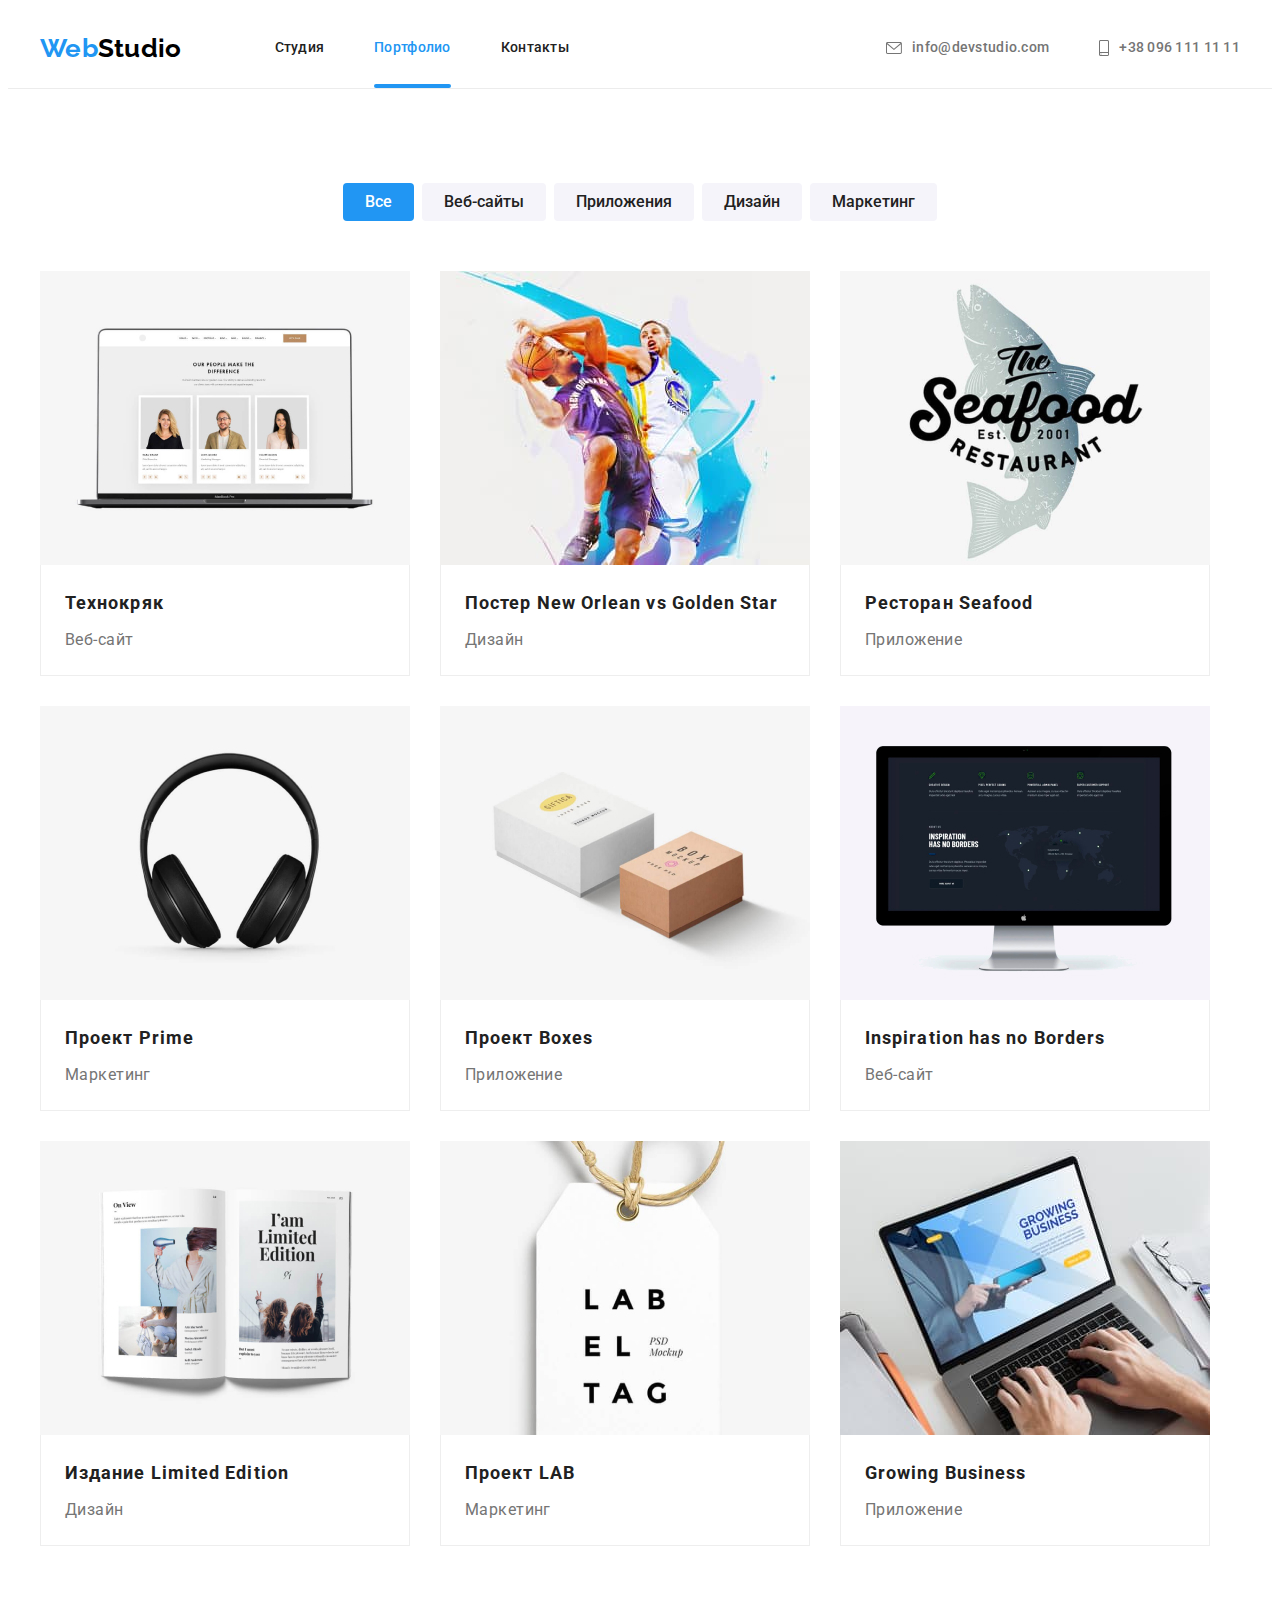
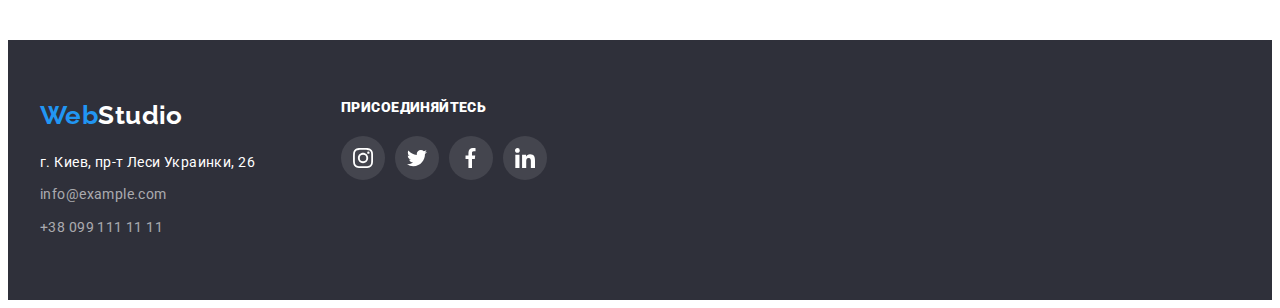
==== portfolio.html @ 3fa94e57 "init" ====
<!DOCTYPE html>
<html lang="ru">
  <head>
    <meta charset="UTF-8" />
    <meta http-equiv="X-UA-Compatible" content="IE=edge" />
    <meta name="viewport" content="width=device-width, initial-scale=1.0" />
    <title>portfolio</title>

    <!-- Fonts -->
    <link rel="preconnect" href="https://fonts.googleapis.com" />
    <link rel="preconnect" href="https://fonts.gstatic.com" crossorigin />
    <link
      href="https://fonts.googleapis.com/css2?family=Raleway:wght@700&family=Roboto:wght@400;500;700;900&display=swap"
      rel="stylesheet"
    />

    <!-- Styles -->
    <link
      rel="stylesheet"
      href="https://cdnjs.cloudflare.com/ajax/libs/modern-normalize/1.1.0/modern-normalize.min.css"
      integrity="sha512-wpPYUAdjBVSE4KJnH1VR1HeZfpl1ub8YT/NKx4PuQ5NmX2tKuGu6U/JRp5y+Y8XG2tV+wKQpNHVUX03MfMFn9Q=="
      crossorigin="anonymous"
      referrerpolicy="no-referrer"
    />
    <link rel="stylesheet" href="./css/styles.css" />
  </head>
  <body>
    <header class="header">
      <div class="container header-content">
        <a class="logo" href="./index.html">Web<span class="light">Studio</span></a>

        <nav class="header-nav">
          <ul class="nav-list list">
            <li class="item"><a class="link" href="./index.html">Студия</a></li>
            <li class="item"><a class="link current" href="./portfolio.html">Портфолио</a></li>
            <li class="item"><a class="link" href="">Контакты</a></li>
          </ul>
        </nav>

        <ul class="list header-address">
          <li class="item">
            <a class="link" href="mailto:info@devstudio.com">
              <svg class="icon" width="16" height="12">
                <use href="./images/icons.svg#envelope"></use></svg
              >info@devstudio.com
            </a>
          </li>

          <li class="item">
            <a class="link" href="tel:+380961111111">
              <svg class="icon" width="10" height="16">
                <use href="./images/icons.svg#smartphone"></use></svg
              >+38 096 111 11 11
            </a>
          </li>
        </ul>
      </div>
    </header>

    <main>
      <!-- Portfolio section -->
      <section class="section">
        <div class="container">
          <h1 hidden>Портфолио</h1>

          <!-- Portfolio filter -->
          <ul class="portfolio-filter-list list">
            <li class="item">
              <button class="portfolio-button btn btn-primary" type="button">Все</button>
            </li>
            <li class="item">
              <button class="portfolio-button btn btn-secondary" type="button">Веб-сайты</button>
            </li>
            <li class="item">
              <button class="portfolio-button btn btn-secondary" type="button">Приложения</button>
            </li>
            <li class="item">
              <button class="portfolio-button btn btn-secondary" type="button">Дизайн</button>
            </li>
            <li class="item">
              <button class="portfolio-button btn btn-secondary" type="button">Маркетинг</button>
            </li>
          </ul>

          <!-- Portfolio samples -->
          <ul class="portfolio-list list">
            <li class="item">
              <a class="link" href="">
                <div class="portfolio-thumb">
                  <img
                    class="portfolio-list-img"
                    src="./images/portfolio/portfolio_img_1.jpg"
                    alt="Ноутбук"
                    width="370"
                  />
                  <div class="overlay">
                    <p>
                      Ресурс предлагает комплексные предложения с разным уровнем функционала и
                      сервисов. Все это позволит посетителю получить исчерпывающие сведения о
                      компании или частном лице.
                    </p>
                  </div>
                </div>

                <div class="porfolio-link-content">
                  <h2 class="portfolio-list-title">Технокряк</h2>
                  <p class="portfolio-list-text">Веб-сайт</p>
                </div>
              </a>
            </li>

            <li class="item">
              <a class="link" href="">
                <div class="portfolio-thumb">
                  <img
                    class="portfolio-list-img"
                    src="./images/portfolio/portfolio_img_2.jpg"
                    alt="Баскетболисты"
                    width="370"
                  />
                  <div class="overlay">
                    <p>
                      Ресурс предлагает комплексные предложения с разным уровнем функционала и
                      сервисов. Все это позволит посетителю получить исчерпывающие сведения о
                      компании или частном лице.
                    </p>
                  </div>
                </div>

                <div class="porfolio-link-content">
                  <h2 class="portfolio-list-title">Постер New Orlean vs Golden Star</h2>
                  <p class="portfolio-list-text">Дизайн</p>
                </div>
              </a>
            </li>

            <li class="item">
              <a class="link" href="">
                <div class="portfolio-thumb">
                  <img
                    class="portfolio-list-img"
                    src="./images/portfolio/portfolio_img_3.jpg"
                    alt="Ресторан морепродуктов"
                    width="370"
                  />
                  <div class="overlay">
                    <p>
                      Ресурс предлагает комплексные предложения с разным уровнем функционала и
                      сервисов. Все это позволит посетителю получить исчерпывающие сведения о
                      компании или частном лице.
                    </p>
                  </div>
                </div>

                <div class="porfolio-link-content">
                  <h2 class="portfolio-list-title">Ресторан Seafood</h2>
                  <p class="portfolio-list-text">Приложение</p>
                </div>
              </a>
            </li>

            <li class="item">
              <a class="link" href="">
                <div class="portfolio-thumb">
                  <img
                    class="portfolio-list-img"
                    src="./images/portfolio/portfolio_img_4.jpg"
                    alt="Наушники"
                    width="370"
                  />
                  <div class="overlay">
                    <p>
                      Ресурс предлагает комплексные предложения с разным уровнем функционала и
                      сервисов. Все это позволит посетителю получить исчерпывающие сведения о
                      компании или частном лице.
                    </p>
                  </div>
                </div>

                <div class="porfolio-link-content">
                  <h2 class="portfolio-list-title">Проект Prime</h2>
                  <p class="portfolio-list-text">Маркетинг</p>
                </div>
              </a>
            </li>

            <li class="item">
              <a class="link" href="">
                <div class="portfolio-thumb">
                  <img
                    class="portfolio-list-img"
                    src="./images/portfolio/portfolio_img_5.jpg"
                    alt="Дизайнерские коробки"
                    width="370"
                  />
                  <div class="overlay">
                    <p>
                      Ресурс предлагает комплексные предложения с разным уровнем функционала и
                      сервисов. Все это позволит посетителю получить исчерпывающие сведения о
                      компании или частном лице.
                    </p>
                  </div>
                </div>

                <div class="porfolio-link-content">
                  <h2 class="portfolio-list-title">Проект Boxes</h2>
                  <p class="portfolio-list-text">Приложение</p>
                </div>
              </a>
            </li>

            <li class="item">
              <a class="link" href="">
                <div class="portfolio-thumb">
                  <img
                    class="portfolio-list-img"
                    src="./images/portfolio/portfolio_img_6.jpg"
                    alt="Компьютер Apple"
                    width="370"
                  />
                  <div class="overlay">
                    <p>
                      Ресурс предлагает комплексные предложения с разным уровнем функционала и
                      сервисов. Все это позволит посетителю получить исчерпывающие сведения о
                      компании или частном лице.
                    </p>
                  </div>
                </div>

                <div class="porfolio-link-content">
                  <h2 class="portfolio-list-title" lang="en">Inspiration has no Borders</h2>
                  <p class="portfolio-list-text">Веб-сайт</p>
                </div>
              </a>
            </li>

            <li class="item">
              <a class="link" href="">
                <div class="portfolio-thumb">
                  <img
                    class="portfolio-list-img"
                    src="./images/portfolio/portfolio_img_7.jpg"
                    alt="Журнал"
                    width="370"
                  />
                  <div class="overlay">
                    <p>
                      Ресурс предлагает комплексные предложения с разным уровнем функционала и
                      сервисов. Все это позволит посетителю получить исчерпывающие сведения о
                      компании или частном лице.
                    </p>
                  </div>
                </div>

                <div class="porfolio-link-content">
                  <h2 class="portfolio-list-title">Издание Limited Edition</h2>
                  <p class="portfolio-list-text">Дизайн</p>
                </div>
              </a>
            </li>

            <li class="item">
              <a class="link" href="">
                <div class="portfolio-thumb">
                  <img
                    class="portfolio-list-img"
                    src="./images/portfolio/portfolio_img_8.jpg"
                    alt="Ярлычок"
                    width="370"
                  />
                  <div class="overlay">
                    <p>
                      Ресурс предлагает комплексные предложения с разным уровнем функционала и
                      сервисов. Все это позволит посетителю получить исчерпывающие сведения о
                      компании или частном лице.
                    </p>
                  </div>
                </div>

                <div class="porfolio-link-content">
                  <h2 class="portfolio-list-title">Проект LAB</h2>
                  <p class="portfolio-list-text">Маркетинг</p>
                </div>
              </a>
            </li>

            <li class="item">
              <a class="link" href="">
                <div class="portfolio-thumb">
                  <img
                    class="portfolio-list-img"
                    src="./images/portfolio/portfolio_img_9.jpg"
                    alt="Руки человека работающего за ноутбуком"
                    width="370"
                  />
                  <div class="overlay">
                    <p>
                      Ресурс предлагает комплексные предложения с разным уровнем функционала и
                      сервисов. Все это позволит посетителю получить исчерпывающие сведения о
                      компании или частном лице.
                    </p>
                  </div>
                </div>

                <div class="porfolio-link-content">
                  <h2 class="portfolio-list-title" lang="en">Growing Business</h2>
                  <p class="portfolio-list-text">Приложение</p>
                </div>
              </a>
            </li>
          </ul>
        </div>
      </section>
    </main>

    <footer class="footer">
      <div class="container">
        <div class="address-wrapper">
          <a class="logo" href="./index.html">Web<span class="dark">Studio</span></a>
          <address class="footer-address">
            <ul class="footer-address-list list">
              <li><p class="footer-address-text">г. Киев, пр-т Леси Украинки, 26</p></li>
              <li>
                <a class="footer-address-contact link" href="mailto:info@example.com"
                  >info@example.com</a
                >
              </li>
              <li>
                <a class="footer-address-contact link" href="tel:+380991111111"
                  >+38 099 111 11 11</a
                >
              </li>
            </ul>
          </address>
        </div>
        <div class="footer-socials">
          <p class="join-us"><strong>присоединяйтесь</strong></p>
          <ul class="footer-socials-list list">
            <li class="item">
              <a href="" class="link" aria-label="instagram">
                <svg class="icon" width="20" height="20">
                  <use href="./images/icons.svg#instagram"></use>
                </svg>
              </a>
            </li>

            <li class="item">
              <a href="" class="link" aria-label="twitter">
                <svg class="icon" width="20" height="20">
                  <use href="./images/icons.svg#twitter"></use>
                </svg>
              </a>
            </li>

            <li class="item">
              <a href="" class="link" aria-label="facebook">
                <svg class="icon" width="20" height="20">
                  <use href="./images/icons.svg#facebook"></use>
                </svg>
              </a>
            </li>

            <li class="item">
              <a href="" class="link" aria-label="linkedin">
                <svg class="icon" width="20" height="20">
                  <use href="./images/icons.svg#linkedin"></use>
                </svg>
              </a>
            </li>
          </ul>
        </div>
      </div>
    </footer>
  </body>
</html>
---- css/styles.css ----
/* Global */

:root {
  /* Color vars */
  --primary-header-color: #212121;
  --primary-text-color: #757575;
  --accent-color: #2196f3;
  --secondary-light-color: #ffffff;
  --secondary-dark-color: #000000;
  --hover-button-color: #188ce8;
  --default-icon-color: #afb1b8;

  /* Animation vars */
  --default-transition-duration: 250ms;
  --default-transition-timing-function: cubic-bezier(0.4, 0, 0.2, 1);
  --modal-transition-duration: 500ms;
}

body {
  font-family: 'Roboto', sans-serif;
  color: var(--primary-text-color);
  font-size: 14px;
  letter-spacing: 0.03em;
}

h1,
h2,
h3,
h4,
h5,
h6,
p,
ul {
  margin: 0;
  padding: 0;
}

/* Common */

.container {
  width: 1200px;
  margin: 0 auto;
  padding-right: 15px;
  padding-left: 15px;
  /* outline: 3px solid green; */
}

.link {
  color: inherit;
  text-decoration: none;
  transition: color var(--default-transition-duration) var(--default-transition-timing-function),
    background-color var(--default-transition-duration) var(--default-transition-timing-function),
    border-color var(--default-transition-duration) var(--default-transition-timing-function),
    box-shadow var(--default-transition-duration) var(--default-transition-timing-function);
}

.link:hover,
.link:focus,
.link.current {
  color: var(--accent-color);
}

.list {
  list-style: none;
}

.btn {
  font-family: inherit;
  cursor: pointer;
  border-radius: 4px;
  border: none;
}

.btn-primary {
  color: var(--secondary-light-color);
  background-color: var(--accent-color);
}

.btn-secondary {
  color: var(--primary-header-color);
  background-color: #f5f4fa;
}

.title {
  color: var(--primary-header-color);
  font-size: 36px;
  font-weight: 700;
  line-height: 1.17;
  text-align: center;
}

.section {
  padding-top: 94px;
  padding-bottom: 94px;
  /* outline: 1px solid red; */
  /* background-color: tomato; */
}

.icon {
  fill: currentColor;
}

/* Header */
.header {
  height: 80px;
  font-weight: 500;
  line-height: 1.14;
  letter-spacing: 0.02em;
  border-bottom: 1px solid #ececec;
}

.header-content {
  height: 100%;
  display: flex;
  align-items: center;
}

.header-content .link {
  display: block;
  padding: 32px 0;
}

.logo {
  color: var(--accent-color);
  font-family: 'Raleway', sans-serif;
  font-weight: 700;
  font-size: 26px;
  line-height: 1.17;
  text-decoration: none;
}

.logo > .light {
  color: var(--secondary-dark-color);
}
.logo > .dark {
  color: var(--secondary-light-color);
}

.header-nav {
  margin-left: 93px;
}

.nav-list {
  display: flex;
  color: var(--primary-header-color);
}

.nav-list .item + .item {
  margin-left: 50px;
}

.nav-list .link {
  position: relative;
}

.nav-list .link::after {
  position: absolute;
  bottom: 0;
  left: 0;

  content: '';
  width: 100%;
  height: 4px;
  border-radius: 2px;

  transform-origin: right;
  transform: scaleX(0);

  transition: transform var(--default-transition-duration) var(--default-transition-timing-function);
  background-color: var(--accent-color);
}

.nav-list .link.current::after {
  transform: scaleX(1);
}

.nav-list .link:hover::after {
  transform: scaleX(1);
}

.header-address {
  margin-left: auto;
  display: flex;
}

.header-address .item + .item {
  margin-left: 50px;
}

.header-address .link {
  display: inline-flex;
  align-items: center;
}

.header-address .icon {
  margin-right: 10px;
}

/* Hero  */
.hero {
  text-align: center;
}

.hero-wrapper {
  padding-top: 200px;
  padding-bottom: 200px;
  margin: 0 auto;
  max-width: 1600px;
  height: 600px;
  background-color: #2f303a;
  background-image: linear-gradient(to right, rgba(47, 48, 58, 0.4), rgba(47, 48, 58, 0.4)),
    url(../images/hero.jpg);
  background-repeat: no-repeat;
  background-size: cover;
  background-position: center 35%;
}

.hero-title {
  color: var(--secondary-light-color);
  font-weight: 900;
  font-size: 44px;
  line-height: 1.36;
  letter-spacing: 0.06em;
  text-align: center;
  text-transform: uppercase;
}

.hero-button {
  margin-top: 30px;
  padding: 10px 32px;
  font-size: 16px;
  font-weight: 700;
  line-height: 1.88;
  letter-spacing: 0.06em;

  transition: background-color var(--default-transition-duration)
    var(--default-transition-timing-function);
}

.hero-button:hover {
  background-color: var(--hover-button-color);
}

/* Advantages */
.features-list {
  display: flex;
}

.features-list > .item {
  margin-right: 30px;
}

.features-list > .item:last-child {
  margin-right: 0;
}

.features-list .feature-icon {
  height: 120px;
  margin-bottom: 30px;
  background-color: #f5f4fa;
  border-radius: 4px;

  display: flex;
  justify-content: center;
  align-items: center;
}

.features-list-title {
  color: var(--primary-header-color);
  font-size: inherit;
  font-weight: 700;
  line-height: 1.14;
  text-transform: uppercase;
}

.features-list-text {
  margin-top: 10px;
  line-height: 1.71;
}

/* Works */
.work {
  padding-top: 0;
}

.work-list {
  margin-top: 50px;
  display: flex;
  justify-content: space-between;
}

.work-list > .item {
  position: relative;
}

.work-img {
  display: block;
}

.work-label {
  position: absolute;
  bottom: 0;
  left: 0;
  width: 100%;
  padding: 27px 20px;

  font-weight: 700;
  font-size: inherit;
  line-height: 1.143;
  text-transform: uppercase;
  color: var(--secondary-light-color);
  text-align: center;

  background-color: rgba(47, 48, 58, 0.8);
}

/* Staff */
.staff {
  background-color: #f5f4fa;
}

.staff-list {
  margin-top: 50px;
  display: flex;
}

.staff-list > .item {
  flex-basis: 270px;
  margin-right: 30px;
  border-bottom-left-radius: 4px;
  border-bottom-right-radius: 4px;

  background-color: var(--secondary-light-color);
  box-shadow: 0px 1px 3px rgba(0, 0, 0, 0.12), 0px 1px 1px rgba(0, 0, 0, 0.14),
    0px 2px 1px rgba(0, 0, 0, 0.2);
}

.staff-list > .item:last-child {
  margin-right: 0;
}

.staff-list img {
  display: block;
}

.staff-content {
  padding: 30px 10px;
}

.staff-name {
  /* margin-top: 30px; */
  color: var(--primary-header-color);
  font-size: 16px;
  line-height: 1.19;
  text-align: center;
  font-weight: 500;
}

.staff-major {
  margin-top: 10px;
  font-size: 16px;
  line-height: 1.19;
  text-align: center;
}

.staff-icons {
  margin-top: 16px;
  display: flex;
  justify-content: center;
}

.staff-icons > .item + .item {
  margin-left: 10px;
}

.staff-icons .link {
  width: 44px;
  height: 44px;
  border-radius: 50%;
  color: var(--default-icon-color);

  display: flex;
  justify-content: center;
  align-items: center;
}

.staff-icons .link:hover {
  background-color: var(--accent-color);
  color: var(--secondary-light-color);
}

/* Customers */
.brand-list {
  margin-top: 50px;
  display: flex;
}

.brand-list > .item {
  width: calc(100% / 6);
  height: 92px;
}

.brand-list > .item + .item {
  margin-left: 30px;
}

.brand-list .link {
  box-sizing: border-box;
  height: 100%;
  /* padding: 15px 31px; */
  display: block;
  border: 1px solid var(--default-icon-color);
  border-radius: 4px;
  color: var(--default-icon-color);
  display: flex;
  align-items: center;
  justify-content: center;
}

.brand-list .link:hover {
  color: var(--accent-color);
  border-color: var(--accent-color);
}

/* Footer */
.footer {
  padding-top: 60px;
  padding-bottom: 60px;
  background-color: #2f303a;
}

.footer > .container {
  display: flex;
}

.address-wrapper {
  padding-right: 16px;
}

.footer-address {
  margin-top: 20px;
  font-style: inherit;
}

.footer-address-list li + li {
  margin-top: 9px;
}

.footer-address-text {
  color: var(--secondary-light-color);
  line-height: 1.71;
}

.footer-address-contact {
  line-height: 1.71;
  color: rgba(255, 255, 255, 0.6);
}

.footer-socials {
  margin-left: 70px;
}

.footer-socials > .join-us {
  margin-bottom: 20px;
  text-transform: uppercase;
  color: var(--secondary-light-color);
  font-weight: 700;
  line-height: 1.14;
}

.footer-socials-list {
  display: flex;
}

.footer-socials-list > .item + .item {
  margin-left: 10px;
}

.footer-socials-list .link {
  width: 44px;
  height: 44px;
  border-radius: 50%;
  color: var(--secondary-light-color);
  background-color: rgba(255, 255, 255, 0.1);

  display: flex;
  justify-content: center;
  align-items: center;
}

.footer-socials-list .link:hover {
  background-color: var(--accent-color);
}

/* Portfolio */

.portfolio-filter-list {
  margin-bottom: 50px;

  display: flex;
  justify-content: center;
}

.portfolio-filter-list .item + .item {
  margin-left: 8px;
}

.portfolio-button {
  padding: 6px 22px;
  font-family: inherit;
  font-size: 16px;
  font-weight: 500;
  line-height: 1.62;

  transition: box-shadow var(--default-transition-duration)
    var(--default-transition-timing-function);
}

.portfolio-button:hover {
  box-shadow: 0px 3px 1px rgba(0, 0, 0, 0.1), 0px 1px 2px rgba(0, 0, 0, 0.08),
    0px 2px 2px rgba(0, 0, 0, 0.12);
}

.portfolio-list {
  margin-top: -30px;
  margin-left: -30px;

  display: flex;
  flex-wrap: wrap;
}

.portfolio-list .item {
  margin-top: 30px;
  margin-left: 30px;
  background-color: var(--secondary-light-color);
}

.portfolio-list .link {
  display: block;
}

.portfolio-list .link:hover,
.portfolio-list .link:focus {
  color: inherit;
  box-shadow: 0px 1px 1px rgba(0, 0, 0, 0.12), 0px 4px 4px rgba(0, 0, 0, 0.06),
    1px 4px 6px rgba(0, 0, 0, 0.16);
}

.portfolio-list-img {
  display: block;
}

.portfolio-thumb {
  position: relative;
  overflow: hidden;
}

.portfolio-thumb > .overlay {
  padding-left: 24px;
  padding-right: 24px;
  color: var(--secondary-light-color);
  font-size: 18px;
  line-height: 1.555;

  display: flex;
  align-items: center;

  position: absolute;
  top: 100%;
  left: 0;
  width: 100%;
  height: 100%;

  transition: transform var(--default-transition-duration) var(--default-transition-timing-function);
  background: rgba(33, 150, 243, 0.9);
}

.portfolio-list .link:hover .overlay,
.portfolio-list .link:focus .overlay {
  transform: translateY(-100%);
}

.porfolio-link-content {
  padding: 20px 24px;
  border-right: 1px solid #eeeeee;
  border-bottom: 1px solid #eeeeee;
  border-left: 1px solid #eeeeee;
}

.portfolio-list-title {
  color: var(--primary-header-color);
  font-weight: 700;
  font-size: 18px;
  line-height: 2;
  letter-spacing: 0.06em;
}

.portfolio-list-text {
  margin-top: 4px;
  font-size: 16px;
  line-height: 1.88;
}

/*--------------- BackDrop & Modal Window ----------------*/
.backdrop {
  position: fixed;
  top: 0;
  left: 0;
  width: 100%;
  height: 100%;

  transform-origin: top right;
  transform: scale(1);
  transition: opacity var(--modal-transition-duration) var(--default-transition-timing-function),
    transform var(--modal-transition-duration) var(--default-transition-timing-function);
  background-color: rgba(0, 0, 0, 0.2);
}

.backdrop.is-hidden {
  opacity: 0;
  transform: scale(0) rotate(-90deg);
  pointer-events: none;
}

.modal {
  position: absolute;
  top: 50%;
  left: 50%;
  transform: translate(-50%, -50%);

  min-width: 528px;
  min-height: 581px;

  background-color: var(--secondary-light-color);
  box-shadow: 0px 1px 3px rgba(0, 0, 0, 0.12), 0px 1px 1px rgba(0, 0, 0, 0.14),
    0px 2px 1px rgba(0, 0, 0, 0.2);
  border-radius: 4px;
}

.close-btn {
  position: absolute;
  top: 8px;
  right: 8px;

  border: none;
  padding: 0;

  width: 30px;
  height: 30px;

  background-color: inherit;
  border: 1px solid rgba(0, 0, 0, 0.1);
  border-radius: 50%;
}

.close-btn::before,
.close-btn::after {
  content: '';
  position: absolute;
  top: 50%;
  left: 50%;

  width: 11px;
  height: 1.5px;

  background-color: var(--secondary-dark-color);
}

.close-btn::before {
  transform: translate(-50%, -50%) rotate(-45deg);
}

.close-btn::after {
  transform: translate(-50%, -50%) rotate(45deg);
}

.close-btn:active {
  box-shadow: inset 0px 1px 3px rgba(0, 0, 0, 0.12);
}
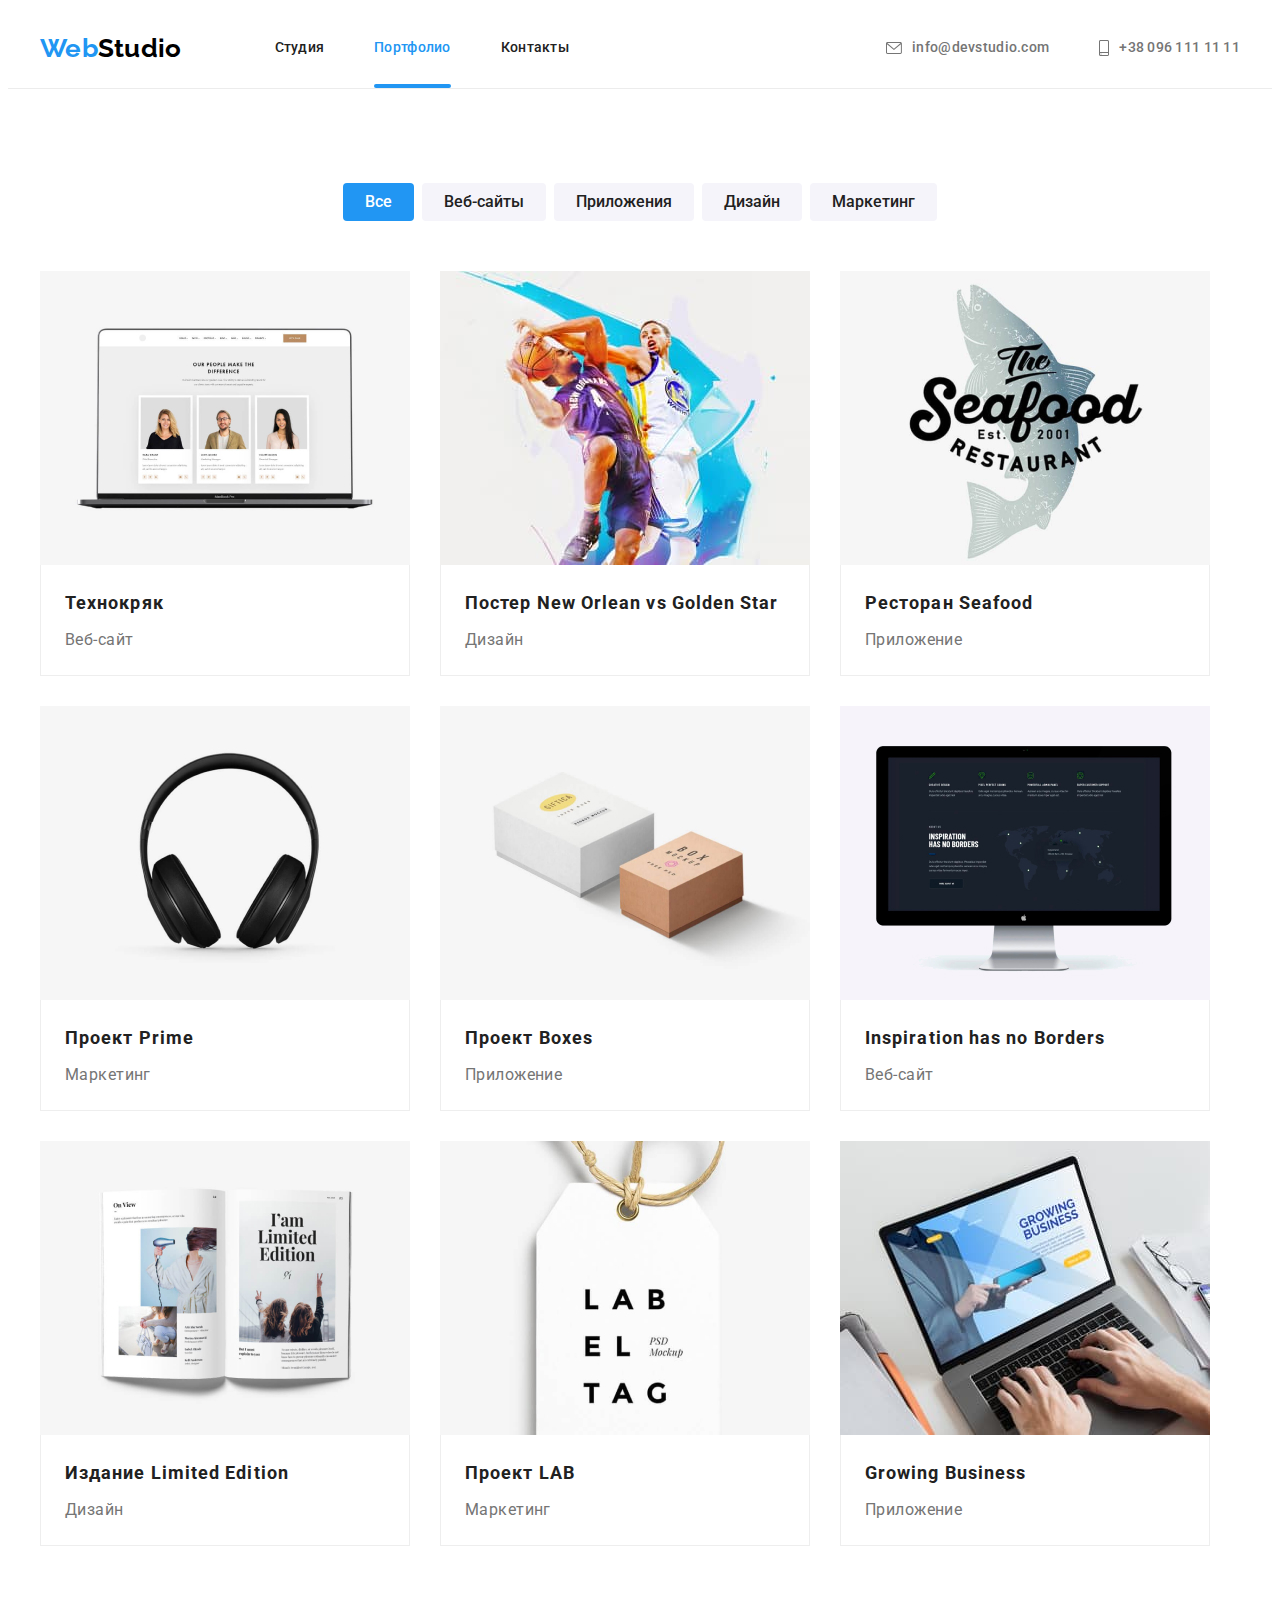
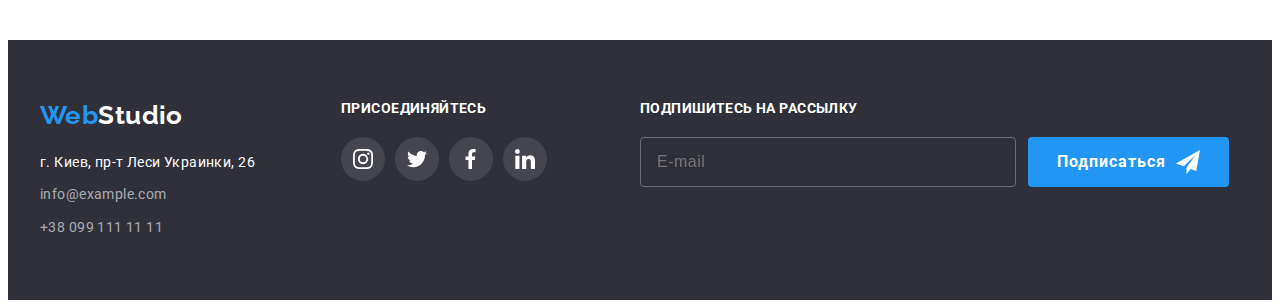
==== commit bc31734c: "hw6-forms" ====
--- a/portfolio.html
+++ b/portfolio.html
@@ -315,8 +315,9 @@
 
     <footer class="footer">
       <div class="container">
+        <!-- Address -->
         <div class="address-wrapper">
-          <a class="logo" href="./index.html">Web<span class="dark">Studio</span></a>
+          <a class="logo" href="./">Web<span class="dark">Studio</span></a>
           <address class="footer-address">
             <ul class="footer-address-list list">
               <li><p class="footer-address-text">г. Киев, пр-т Леси Украинки, 26</p></li>
@@ -333,8 +334,10 @@
             </ul>
           </address>
         </div>
+
+        <!-- Socials -->
         <div class="footer-socials">
-          <p class="join-us"><strong>присоединяйтесь</strong></p>
+          <h2 class="join-us">присоединяйтесь</h2>
           <ul class="footer-socials-list list">
             <li class="item">
               <a href="" class="link" aria-label="instagram">
@@ -369,6 +372,29 @@
             </li>
           </ul>
         </div>
+
+        <!-- Subscribe -->
+        <form class="footer-form" action="#">
+          <label for="footer-subscribe-email">
+            <h2 class="footer-form-title">Подпишитесь на рассылку</h2>
+          </label>
+
+          <div class="subscrtibe-wrapper">
+            <input
+              id="footer-subscribe-email"
+              class="footer-form-input input-highlight"
+              type="email"
+              name="subscribe-email"
+              placeholder="E-mail"
+            />
+            <button class="footer-form-submit btn btn-primary" type="submit">
+              Подписаться
+              <svg class="icon" width="24" height="24">
+                <use href="./images/icons.svg#send-email"></use>
+              </svg>
+            </button>
+          </div>
+        </form>
       </div>
     </footer>
   </body>
--- a/css/styles.css
+++ b/css/styles.css
@@ -37,6 +37,20 @@
 
 /* Common */
 
+.visually-hidden {
+  position: absolute;
+  width: 1px;
+  height: 1px;
+  margin: -1px;
+  border: 0;
+  padding: 0;
+
+  white-space: nowrap;
+  clip-path: inset(100%);
+  clip: rect(0 0 0 0);
+  overflow: hidden;
+}
+
 .container {
   width: 1200px;
   margin: 0 auto;
@@ -74,6 +88,13 @@
 .btn-primary {
   color: var(--secondary-light-color);
   background-color: var(--accent-color);
+
+  transition: background-color var(--default-transition-duration)
+    var(--default-transition-timing-function);
+}
+
+.btn-primary:hover {
+  background-color: var(--hover-button-color);
 }
 
 .btn-secondary {
@@ -98,6 +119,16 @@
 
 .icon {
   fill: currentColor;
+}
+
+.input-highlight:focus,
+.input-highlight:focus-visible {
+  border-color: var(--accent-color);
+  outline: var(--accent-color);
+}
+
+.input-highlight:focus + .icon {
+  fill: var(--accent-color);
 }
 
 /* Header */
@@ -233,13 +264,13 @@
   line-height: 1.88;
   letter-spacing: 0.06em;
 
-  transition: background-color var(--default-transition-duration)
-    var(--default-transition-timing-function);
-}
-
-.hero-button:hover {
+  /* transition: background-color var(--default-transition-duration)
+    var(--default-transition-timing-function); */
+}
+
+/* .hero-button:hover {
   background-color: var(--hover-button-color);
-}
+} */
 
 /* Advantages */
 .features-list {
@@ -465,7 +496,8 @@
   text-transform: uppercase;
   color: var(--secondary-light-color);
   font-weight: 700;
-  line-height: 1.14;
+  font-size: 14px;
+  line-height: 1.17;
 }
 
 .footer-socials-list {
@@ -490,6 +522,64 @@
 
 .footer-socials-list .link:hover {
   background-color: var(--accent-color);
+}
+
+.footer-form {
+  margin-left: 93px;
+}
+.footer-form-title {
+  margin-bottom: 20px;
+  text-transform: uppercase;
+  font-weight: 700;
+  font-size: 14px;
+  line-height: 1.17;
+  color: var(--secondary-light-color);
+}
+
+.subscrtibe-wrapper {
+  display: flex;
+}
+
+.footer-form-input {
+  padding: 0;
+  padding-left: 16px;
+  width: 358px;
+
+  color: rgba(255, 255, 255, 0.6);
+  font-size: 16px;
+  line-height: 1.25;
+  letter-spacing: 0.03em;
+
+  background-color: transparent;
+  border: 1px solid rgba(255, 255, 255, 0.3);
+  filter: drop-shadow(0px 4px 4px rgba(0, 0, 0, 0.15));
+  border-radius: 4px;
+
+  transition: border-color var(--default-transition-duration)
+    var(--default-transition-timing-function);
+}
+
+/* .footer-form-input:focus,
+.footer-form-input:focus-visible {
+  border-color: var(--accent-color);
+  outline: var(--accent-color);
+} */
+
+.footer-form-submit {
+  padding: 10px 29px;
+  margin-left: 12px;
+
+  font-weight: 700;
+  font-size: 16px;
+  line-height: 1.875;
+  letter-spacing: 0.06em;
+
+  display: flex;
+  align-items: center;
+}
+
+.footer-form-submit > .icon {
+  margin-left: 10px;
 }
 
 /* Portfolio */
@@ -623,13 +713,14 @@
 }
 
 .modal {
+  padding: 40px;
   position: absolute;
   top: 50%;
   left: 50%;
   transform: translate(-50%, -50%);
 
   min-width: 528px;
-  min-height: 581px;
+  /* min-height: 581px; */
 
   background-color: var(--secondary-light-color);
   box-shadow: 0px 1px 3px rgba(0, 0, 0, 0.12), 0px 1px 1px rgba(0, 0, 0, 0.14),
@@ -641,39 +732,163 @@
   position: absolute;
   top: 8px;
   right: 8px;
-
-  border: none;
+  cursor: pointer;
+
   padding: 0;
 
   width: 30px;
   height: 30px;
+
+  color: var(--secondary-dark-color);
 
   background-color: inherit;
   border: 1px solid rgba(0, 0, 0, 0.1);
   border-radius: 50%;
-}
-
-.close-btn::before,
-.close-btn::after {
-  content: '';
+
+  display: flex;
+  align-items: center;
+  justify-content: center;
+}
+
+.close-btn:hover {
+  color: var(--accent-color);
+}
+
+.modal-title {
+  margin-bottom: 12px;
+
+  color: var(--primary-header-color);
+  font-size: 20px;
+  line-height: 1.15;
+  text-align: center;
+}
+
+.modal-form-label {
+  display: block;
+  font-size: 12px;
+  line-height: 1.167;
+  letter-spacing: 0.01em;
+}
+
+.modal-form-label + .modal-form-label {
+  margin-top: 10px;
+}
+
+.form-input-wrapper {
+  position: relative;
+  color: var(--primary-header-color);
+}
+
+.form-input-wrapper {
+  margin-top: 4px;
+}
+
+.form-input-wrapper > .icon {
   position: absolute;
   top: 50%;
-  left: 50%;
-
-  width: 11px;
-  height: 1.5px;
-
-  background-color: var(--secondary-dark-color);
-}
-
-.close-btn::before {
-  transform: translate(-50%, -50%) rotate(-45deg);
-}
-
-.close-btn::after {
-  transform: translate(-50%, -50%) rotate(45deg);
-}
-
-.close-btn:active {
-  box-shadow: inset 0px 1px 3px rgba(0, 0, 0, 0.12);
-}
+  left: 12px;
+  transform: translateY(-50%);
+}
+
+.form-input {
+  display: block;
+  height: 40px;
+  width: 100%;
+
+  font-size: 16px;
+  padding-left: 42px;
+
+  border: 1px solid rgba(33, 33, 33, 0.2);
+  border-radius: 4px;
+
+  transition: border-color var(--default-transition-duration)
+    var(--default-transition-timing-function);
+}
+
+/* .form-input:focus,
+.form-input:focus-visible {
+  border-color: var(--accent-color);
+  outline: var(--accent-color);
+}
+
+.form-input:focus + .icon {
+  fill: var(--accent-color);
+} */
+
+.form-input.form-comment {
+  height: 120px;
+  resize: none;
+  padding: 12px 16px;
+}
+
+.form-comment::placeholder,
+.form-comment::-webkit-input-placeholder {
+  font-size: 14px;
+  line-height: 1.14;
+  letter-spacing: 0.01em;
+  color: rgba(117, 117, 117, 0.5);
+}
+
+.agreement-wrapper {
+  display: flex;
+  justify-content: center;
+}
+
+.modal-form-agreement {
+  margin-top: 20px;
+  padding-left: 23px;
+  position: relative;
+
+  line-height: 1.71;
+
+  display: inline-flex;
+  justify-content: center;
+}
+
+.modal-form-agreement .checkbox-icon {
+  position: absolute;
+  top: 50%;
+  left: 0;
+  transform: translateY(-50%);
+}
+
+.checkbox-icon {
+  border: 1.5px solid var(--primary-header-color);
+  fill: none;
+  border-radius: 2px;
+
+  transition: background-color var(--default-transition-duration)
+      var(--default-transition-timing-function),
+    border var(--default-transition-duration) var(--default-transition-timing-function);
+}
+
+.form-checkbox:checked ~ .checkbox-icon {
+  border: var(--accent-color);
+  background-color: var(--accent-color);
+  fill: var(--secondary-light-color);
+}
+
+.agreement-conditions-link {
+  line-height: 1.71;
+  color: var(--accent-color);
+}
+
+.agreement-conditions-link:visited {
+  color: var(--accent-color);
+}
+
+.modal-form-submit {
+  display: block;
+
+  margin-top: 30px;
+  margin-left: auto;
+  margin-right: auto;
+  padding: 10px 55px;
+
+  font-weight: 700;
+  font-size: 16px;
+  line-height: 1.875;
+  letter-spacing: 0.06em;
+
+  box-shadow: 0px 4px 4px rgba(0, 0, 0, 0.15);
+}
